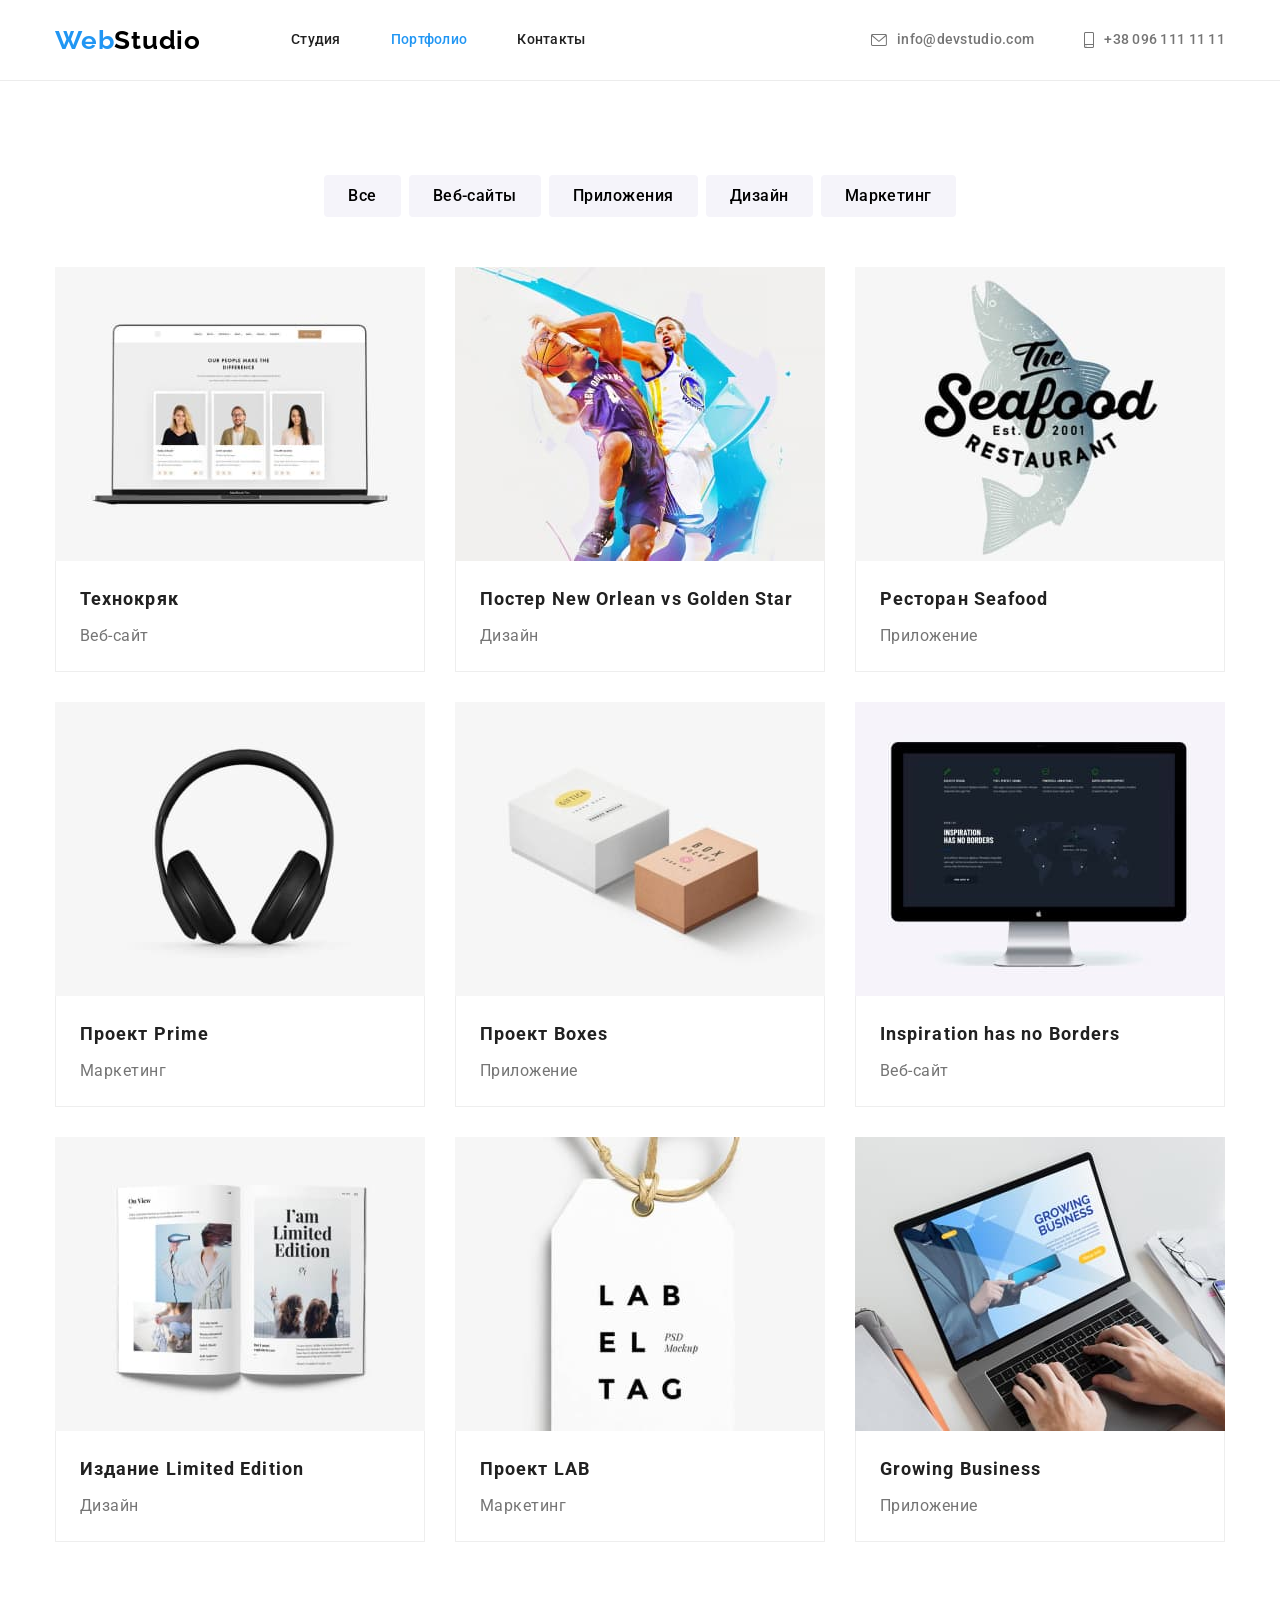
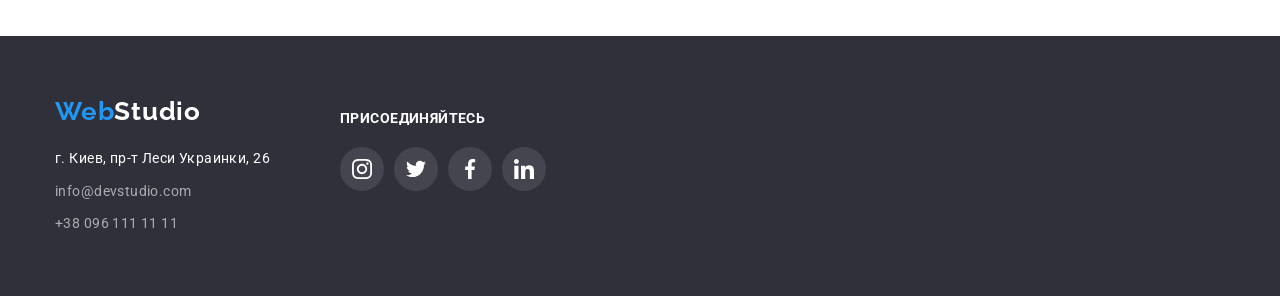
==== portfolio.html @ b2fc105e "create files" ====
<!DOCTYPE html>
<html lang="ru">
<head>
    <meta charset="UTF-8">
    <meta http-equiv="X-UA-Compatible" content="IE=edge">
    <meta name="viewport" content="width=device-width, initial-scale=1.0">
    <link rel="preconnect" href="https://fonts.googleapis.com">
    <link rel="preconnect" href="https://fonts.gstatic.com" crossorigin>
    <link href="https://fonts.googleapis.com/css2?family=Raleway:wght@700&family=Roboto:wght@400;500;700;900&display=swap" rel="stylesheet"> 
    <link rel="stylesheet" href="https://cdnjs.cloudflare.com/ajax/libs/modern-normalize/1.1.0/modern-normalize.min.css" integrity="sha512-wpPYUAdjBVSE4KJnH1VR1HeZfpl1ub8YT/NKx4PuQ5NmX2tKuGu6U/JRp5y+Y8XG2tV+wKQpNHVUX03MfMFn9Q==" crossorigin="anonymous" referrerpolicy="no-referrer" />
    <title>Портфолио</title>
    <link rel="stylesheet" href="./css/styles.css" />
</head>
<body class="page-portf">
    <header class="page-header">
        <div class="container">
            <nav class="main-nav">
                <a class="main-logo" href="./index.html">
                    <span class="logo-accent">Web</span>Studio
                </a>
                <ul class="main-nav list">
                    <li class="item"><a class="main-nav-li link" href="./index.html">Студия</a></li>
                    <li class="item"><a class="main-nav-li link current" href="./portfolio.html">Портфолио</a></li>
                    <li class="item"><a class="main-nav-li link" href="">Контакты</a></li>
                </ul>
                <ul class="contact list">
                    <li class="item">
                        <a class="contact-li link" href="mailto:info@devstudio.com">
                            <svg class="tell-icon" width="16" height="12">
                                <use href="./images/icons.svg#icon-envelope"></use>
                            </svg>
                            info@devstudio.com</a>
                    </li>
                    <li class="item">
                        <a class="contact-li link" href="tel:+380961111111">
                            <svg class="smart-icon" width="10" height="16">
                                <use href="./images/icons.svg#icon-smartphone"></use>
                            </svg>
                            +38 096 111 11 11</a>
                    </li>
                </ul>
            </nav>
        </div>
    </header>
    <main>
        <section>
            <div class="container">
                <h1 class="main-title">Наши роботы</h1>
            <ul class="main-li list">
                <li class="item"><button class="main-btn" type="button">Все</button></li>
                <li class="item"><button class="main-btn" type="button">Веб-сайты</button> </li>
                <li class="item"><button class="main-btn" type="button">Приложения</button> </li>
                <li class="item"><button class="main-btn" type="button">Дизайн</button> </li>
                <li class="item"><button class="main-btn" type="button">Маркетинг</button> </li>
            </ul>
            <ul class="works-li list">
                <li class="item">
                    <a href="/">
                        <img class="main-img" src="./images/project1.jpg" alt="Ноутбук" width="370">
                        <div class="workit">
                            <h3 class="name-project">Технокряк</h3>
                            <p>Веб-сайт</p>
                        </div>                        
                </a>
                </li>
                <li class="item">
                    <a href="">
                        <img class="main-img" src="./images/project2.jpg" alt="Баскетболисты" width="370">
                        <div class="workit">
                            <h3 class="name-project">Постер New Orlean vs Golden Star</h3>
                            <p>Дизайн</p>
                        </div>                        
                    </a>
                </li>
                <li class="item">
                    <a href="">
                        <img class="main-img" src="./images/project3.jpg" alt="Рыба" width="370">
                        <div class="workit">
                            <h3 class="name-project">Ресторан Seafood</h3>
                            <p>Приложение</p>
                        </div>                        
                    </a>
                </li>
                <li class="item">
                    <a href="">
                        <img class="main-img" src="./images/project4.jpg" alt="Наушники" width="370">
                        <div class="workit">
                            <h3 class="name-project">Проект Prime</h3>
                            <p>Маркетинг</p>
                        </div>                        
                    </a>
                </li>
                <li class="item">
                    <a href="">
                        <img class="main-img" src="./images/project5.jpg" alt="Коробки" width="370">
                        <div class="workit">
                            <h3 class="name-project">Проект Boxes</h3>
                            <p>Приложение</p>
                        </div>
                    </a>
                </li>
                <li class="item">
                    <a href="">
                        <img class="main-img" src="./images/project6.jpg" alt="Компьютер" width="370">
                        <div class="workit">
                            <h3 class="name-project">Inspiration has no Borders</h3>
                            <p>Веб-сайт</p>
                        </div>
                    </a>
                </li>
                <li class="item">
                    <a href="">
                        <img class="main-img" src="./images/project7.jpg" alt="Книга" width="370">
                        <div class="workit">
                            <h3 class="name-project">Издание Limited Edition</h3>
                            <p>Дизайн</p>
                        </div>
                    </a>
                </li>
                <li class="item">
                    <a href="">
                        <img class="main-img" src="./images/project8.jpg" alt="Бирка" width="370">
                        <div class="workit">
                            <h3 class="name-project">Проект LAB</h3>
                            <p>Маркетинг</p>
                        </div>
                    </a>
                </li>
                <li class="item">
                    <a href="">
                        <img class="main-img" src="./images/project9.jpg" alt="Ноутбук" width="370">
                        <div class="workit">
                            <h3 class="name-project">Growing Business</h3>
                            <p>Приложение</p>
                        </div>
                    </a>
                </li>
            </ul>
            </div>
        </section>
    </main>
    <footer>
        <div class="container">
            <div class="footer">
                <div class="foot-log">
                    <a class="footer-logo" href="./index.html">
                        <span class="logo-accent">Web</span>Studio
                    </a>
                    <address class="adress-foot">
                        <ul class="adrfoo list">
                            <li class="foter-adress">г. Киев, пр-т Леси Украинки, 26</li>
                            <li><a class="adress-lnk link" href="mailto:info@devstudio.com">info@devstudio.com</a></li>
                            <li><a class="adress-lnk link" href="tel:+380961111111">+38 096 111 11 11</a></li>
                        </ul>
                    </address>
                </div>
                <div class="networ links">
                        <h2>присоединяйтесь</h2>
                        <ul class="network list">
                            <li class="netwo"><a href="#">
                                <svg class="netsvg">
                                <use href="./images/icons.svg#icon-instagram2"></use>
                                </svg>
                                </a>
                                </li>
                                <li class="netwo"><a href="#">
                                <svg class="netsvg">
                                <use href="./images/icons.svg#icon-twitter2"></use>
                                </svg>
                                </a>
                                </li>
                                <li class="netwo"><a href="#">
                                <svg class="netsvg">
                                <use href="./images/icons.svg#icon-facebook2"></use>
                                </svg>
                                </a>
                                </li>
                                <li class="netwo"><a href="#">
                                <svg class="netsvg">
                                <use href="./images/icons.svg#icon-linkedin2"></use>
                                </svg>
                                </a>
                                </li>
                            </ul>
                </div>
            </div>
        </div>
    </footer>
</body>
</html>
---- css/styles.css ----
/* цвет фона Наша команда #F5F4FA */
/* цвет карточек наша комманда #F5F4FA */
/* цвет фона героя и подвала  #2F303A */
html {
    box-sizing: border-box;
}
*,
*::before,
*::after {
    box-sizing: inherit;
}
:root {
    --primery-text-color: #757575;
    --secondary-text-color: #212121;
    --highlight-color: #2196F3;
    --primery-backgrouncol-port: #fff;
    --secondary-beckgrouncol-port: #F5F4FA;
    --color-icon: #AFB1B8
}
body {
    background-color: var(--primery-backgrouncol-port);
    font-family: Roboto, sans-serif;
    font-style: normal;
    color: var(--primery-text-color);
}
h1,
h2,
h3,
h4,
h5,
h6,
p {
	margin-top: 0;
}
h2 {
    color: var(--secondary-text-color);
    font-weight: 700;
    font-size: 36px;
    line-height: 1.16;
    text-align: center;
    letter-spacing: 0.03em; 
}
address {
	font-style: normal;
}
img {
    display: block;
	max-width: 100%;
	height: auto;
}
section {
    padding-top: 94px;
    padding-bottom: 94px;
}
.container {
    width: 1200px;
    padding-left: 15px;
    padding-right: 15px;
    margin: 0 auto;
}
.list {
    list-style: none;
	padding-left: 0;
	margin: 0;
}

.link {
    color: inherit;
    text-decoration: none;
}

/* header */
.page-header {
    border-bottom: 1px solid #ECECEC;
    
}
.main-logo {
    margin-right: 90px;
    font-family: Raleway, sans-serif;
    font-style: normal;
    font-weight: 700;
    font-size: 26px;
    line-height: 1.19;
    letter-spacing: 0.03em;
    color: #000;
    word-spacing: inherit;
    text-decoration: none;
}
.logo-accent {
    color: var(--highlight-color);
}
.main-nav {
    display: flex;
    align-items: center;
}
.main-nav .item:last-child {
    margin-right: 0;
}
.main-nav .item + .item {
    margin-left: 50px;
}
.main-nav .item {
    padding-top: 32px;
    padding-bottom: 32px;
}
.main-nav,
.contact {
    color: var(--secondary-text-color);
    font-weight: 500;
    font-size: 14px;
    line-height: 1.14;
    letter-spacing: 0.02em;
    word-spacing: inherit;
    text-decoration: none;
}
.contact {
    display: flex;
    padding: 0;
    margin-left: auto;
    align-items: center;
    color: var(--primery-text-color);
}
.contact .item {
    display: flex;
    align-items: center;
}
.contact-li {
    display: flex;
    justify-content: center;
    align-items: center;
}
.tell-icon {
    margin-right: 10px;
    fill: currentColor;
}
.smart-icon {
    margin-right: 10px;
    fill: currentColor;
}
.contact .item + .item {
    margin-left: 50px;
}
.current,
.main-nav-li:focus,
.main-nav-li:hover,
.contact-li:focus,
.contact-li:hover {
    color: var(--highlight-color);
    fill: var(--highlight-color);
}
/* hero */
.hero {
    /* max-width: 1600px;
    min-height: 600px; */
    /* margin-left: auto;
    margin-right: auto; */
    padding-top: 200px;
    padding-bottom: 200px;
    background-color: #2F303A;
    text-align: center;
    background-image: linear-gradient(
        to right,
     rgba(47, 48, 58, 0.4),
      rgba(47, 48, 58, 0.4)), 
      url(../images/heroimg.jpg);
    background-repeat: no-repeat;
    background-position: center;
    background-size: cover;
}
.hero-title {
    max-width: 700px;
    margin-top: 0;
    margin-right: auto;
    margin-left: auto;
    margin-bottom: 30px;
    color: #fff;
    font-weight: 900;
    font-size: 44px;
    line-height: 1.36;
    letter-spacing: 0.06em;
    text-transform: uppercase;
}
.button-hero {
    min-width: 200px;
    padding: 10px 32px;
    font-family: Roboto, sans-serif;
    font-style: normal;
    font-weight: 700;
    font-size: 16px;
    line-height: 1.88;
    letter-spacing: 0.06em;
    color: #fff;
    background-color: var(--highlight-color);
    border: 0;
    border-color: transparent;
    box-shadow: 0px 4px 4px rgba(0, 0, 0, 0.15);
    border-radius: 4px;
    cursor: pointer;
}
/* peculiarities */
.pecul {
    padding-bottom: 0;
}
.pecul-li {
    display: flex;
    align-items: center;
}
.pecul-li .item > p {
    margin: 0;
}
.pecul-li .item {
    width: 270px;
}
.pecul-li .item:last-child {
    margin-right: 0;
}
.pecul-li .item + .item {
    margin-left: 30px;
}
.pecul-li .item::before {
    display: block;
    content: '';
    height: 120px;
    background-color: var(--secondary-beckgrouncol-port);
    background-size: contain;
    background-repeat: no-repeat;
    background-position: center;
}
.icon-ant::before {
    background-image: url(../images/svg/Group1.svg);
}
.icon-clock::before {
    background-image: url(../images/svg/Group2.svg);
}
.icon-comp::before {
    background-image: url(../images/svg/Group3.svg);
}
.icon-cosm::before {
    background-image: url(../images/svg/Group4.svg);
}
/* .pecul-icon {
	padding: 25px 100px;
	background-color: var(--secondary-beckgrouncol-port);
} */
/* .pec-ico {
	width: 70px;
	height: 70px;
} */
.title-pecul {
    margin-top: 0;
    margin-bottom: 0;
    visibility: hidden;
    display: none;
}
.pecul h3 {
    margin: 0;
    margin-top: 30px;
    margin-bottom: 10px;
    color: var(--secondary-text-color);
    font-weight: 700;
    font-size: 14px;
    line-height: 1.14;
    letter-spacing: 0.03em;
    text-transform: uppercase;
}
.pecul p {
    font-weight: 400;
    font-size: 14px;
    line-height: 1.71;
    letter-spacing: 0.03em;
}

/* lessons */
.lessons {
    filter: drop-shadow(0px 4px 4px rgba(0, 0, 0, 0.25));
}
.les-title {
    margin-top: 0;
    margin-bottom: 50px;
    text-align: center;
}
.les-li {
    display: flex;
}
.les-li .item:last-child {
    margin-right: 0;
}
.les-li .item + .item {
    margin-left: 30px;
}
/* command */
.command {
    background-color: var(--secondary-beckgrouncol-port);
}
.com-title {
    margin-top: 0;
    margin-bottom: 50px;
    text-align: center;
}
.com-li {
    display: flex;
    flex-wrap: wrap;
    align-items: center;
}
.com-li .item:last-child {
    margin-right: 0;
}
.com-li .item + .item {
    margin-left: 30px;
}
.com-na {
    padding-top: 30px;
    padding-bottom: 30px;
}
.com-li p {
    margin-bottom: 0;
    font-weight: 500;
    font-size: 16px;
    line-height: 1.18;
    text-align: center;
    letter-spacing: 0.03em;
}
.com-li > .item {
    max-width: 270px;
    background-color: #fff;
    box-shadow: 0px 1px 3px rgba(0, 0, 0, 0.12), 0px 1px 1px rgba(0, 0, 0, 0.14), 0px 2px 1px rgba(0, 0, 0, 0.2);
    border-radius: 0px 0px 4px 4px;
}
.command-name {
    margin-bottom: 10px;
    font-weight: 500;
    font-size: 16px;
    line-height: 1.18;
    text-align: center;
    letter-spacing: 0.03em;
    color: #212121;
}
.soc {
	display: flex;
	width: 206px;
	height: 44px;
	margin-left: auto;
	margin-right: auto;
    margin-top: 16px;
}
.soc a {
	display: flex;
    align-items: center;
    justify-content: center;
	width: 44px;
	height: 44px;
	border-radius: 50%;
	fill: var(--color-icon);
}
.soc a:hover,
.soc a:focus {
	border-radius: 50%;
	background-color: var(--highlight-color);
	fill: var(--secondary-beckgrouncol-port);
}
.soc .social + .social {
	margin-left: 10px;
}

/* client */
.client-title {
    margin-top: 0;
    margin-bottom: 50px;
    text-align: center;
    
}
.client-li {
    display: flex;
    justify-content: center;
    align-items: center;
    cursor: pointer;
}

.client-svg {
    border: 1px solid #AFB1B8;
    border-radius: 4px;
    width: 170px;
    height: 92px;
    display: flex;
    justify-content: center;
    align-items: center;
}
.client-li .item:last-child {
    margin-right: 0;
}
.client-li .item + .item {
    margin-left: 30px;
}
.client-li a {
    fill: var(--primery-text-color);
}
.client-svg:hover,
.client-svg:focus {
    border-color: var(--highlight-color);
    fill: var(--highlight-color);
}






/* footer */
footer {
    background-color: #2F303A;
    padding-top: 60px;
    padding-bottom: 60px;
}
.footer {
    display: flex;
    justify-content: flex-start;
}
.foot-log {
    display: inline-block;
    flex-direction: column;
    flex-wrap: wrap;
    margin-right: 0;
    
}
.footer-logo {
    font-family: Raleway, sans-serif;
    font-style: normal;
    font-weight: 700;
    font-size: 26px;
    line-height: 1.19;
    letter-spacing: 0.03em;
    color: #fff;
    word-spacing: inherit;
    text-decoration: none;
    
}

.adrfoo > li:nth-child(n + 2) {
    margin-top: 9px;
}
.adress-foot,
.foter-adress {
    font-weight: 400;
    font-size: 14px;
    font-style: normal;
    line-height: 1.71;
    letter-spacing: 0.03em;
}
.foter-adress {
    color: #fff;
}
.adress-foot {
    margin-top: 20px;
    color: rgba(255, 255, 255, 0.6);
}
.networ {
    margin-top: 15px;
    margin-left: 70px;
}
.network {
	display: flex;
	width: 206px;
	
}
.networ h2 {
	font-style: normal;
	font-weight: 700;
	font-size: 14px;
	line-height: 1.14;
	letter-spacing: 0.03em;
	text-transform: uppercase;
	color: var(--primery-backgrouncol-port);
    text-align: start;
    margin-bottom: 20px;
}

.network a {
	display: flex;
    justify-content: flex-start;
    align-items: center;
	width: 44px;
	height: 44px;
	padding: 12px;
	border-radius: 50%;
	fill: var(--primery-backgrouncol-port);
	background-color: rgba(255, 255, 255, 0.1);
}
.network a:hover,
.network a:focus {
    border-radius: 50%;
	background-color: var(--highlight-color);

}
.links .netwo + .netwo {
	margin-left: 10px;
}
.netsvg {
    width: 20px;
    height: 20px;
}





/* portfolio */
.page-portf{
    font-family: Roboto, sans-serif;
    font-style: normal;
    text-decoration : none;
    color: var(--primery-text-color);
    background-color: var(--primery-backgrouncol-port)
}
.main-title {
    margin-top: 0;
    margin-bottom: 0;
    visibility: hidden;
    display: none;
}
.main-li {
    display: flex;
    justify-content: center;
    align-items: center;
    margin-bottom: 50px;
}
.main-li .item:last-child {
    margin-right: 0;
}
.main-li .item + .item {
    margin-left: 8px;
}
.main-btn {
padding: 6px 22px;
font-family: Roboto, sans-serif;
font-style: normal;
font-weight: 500;
font-size: 16px;
line-height: 1.62;
text-align: center;
letter-spacing: 0.03em;
color: #000;
background-color: var(--secondary-beckgrouncol-port);
border-color: transparent;
border-radius: 4px;
cursor: pointer;

}
.main-btn:focus,
.main-btn:hover {
    color: #fff;
    background-color: var(--highlight-color);
    box-shadow: 0px 3px 1px rgba(0, 0, 0, 0.1), 0px 1px 2px rgba(0, 0, 0, 0.08), 0px 2px 2px rgba(0, 0, 0, 0.12);
    border-radius: 4px;

}
.works-li {
    display: flex;
    flex-wrap: wrap;
    gap: 30px;
    list-style: none;
}
.works-li .item > a {
    color: inherit;
    text-decoration: none;
}
.works-li > li {
    min-width: 370px;
}
.works-li .item:hover {
    box-shadow: 0px 1px 1px rgba(0, 0, 0, 0.12), 0px 4px 4px rgba(0, 0, 0, 0.06), 1px 4px 6px rgba(0, 0, 0, 0.16);
    cursor: pointer;
}
.main-img {
    background-color: var(--primery-backgrouncol-port);
}
.workit {
    padding: 20px 24px;
    border-right: 1px solid #EEEEEE;
    border-bottom: 1px solid #EEEEEE;
    border-left: 1px solid #EEEEEE;
}
.workit > p {
    margin: 0;
    font-weight: 400;
    font-size: 16px;
    line-height: 1.87;
    letter-spacing: 0.03em;
}

.name-project {
    margin-bottom: 4px;
    font-weight: 700;
    font-size: 18px;
    line-height: 2;
    letter-spacing: 0.06em;
    color: #212121;
}
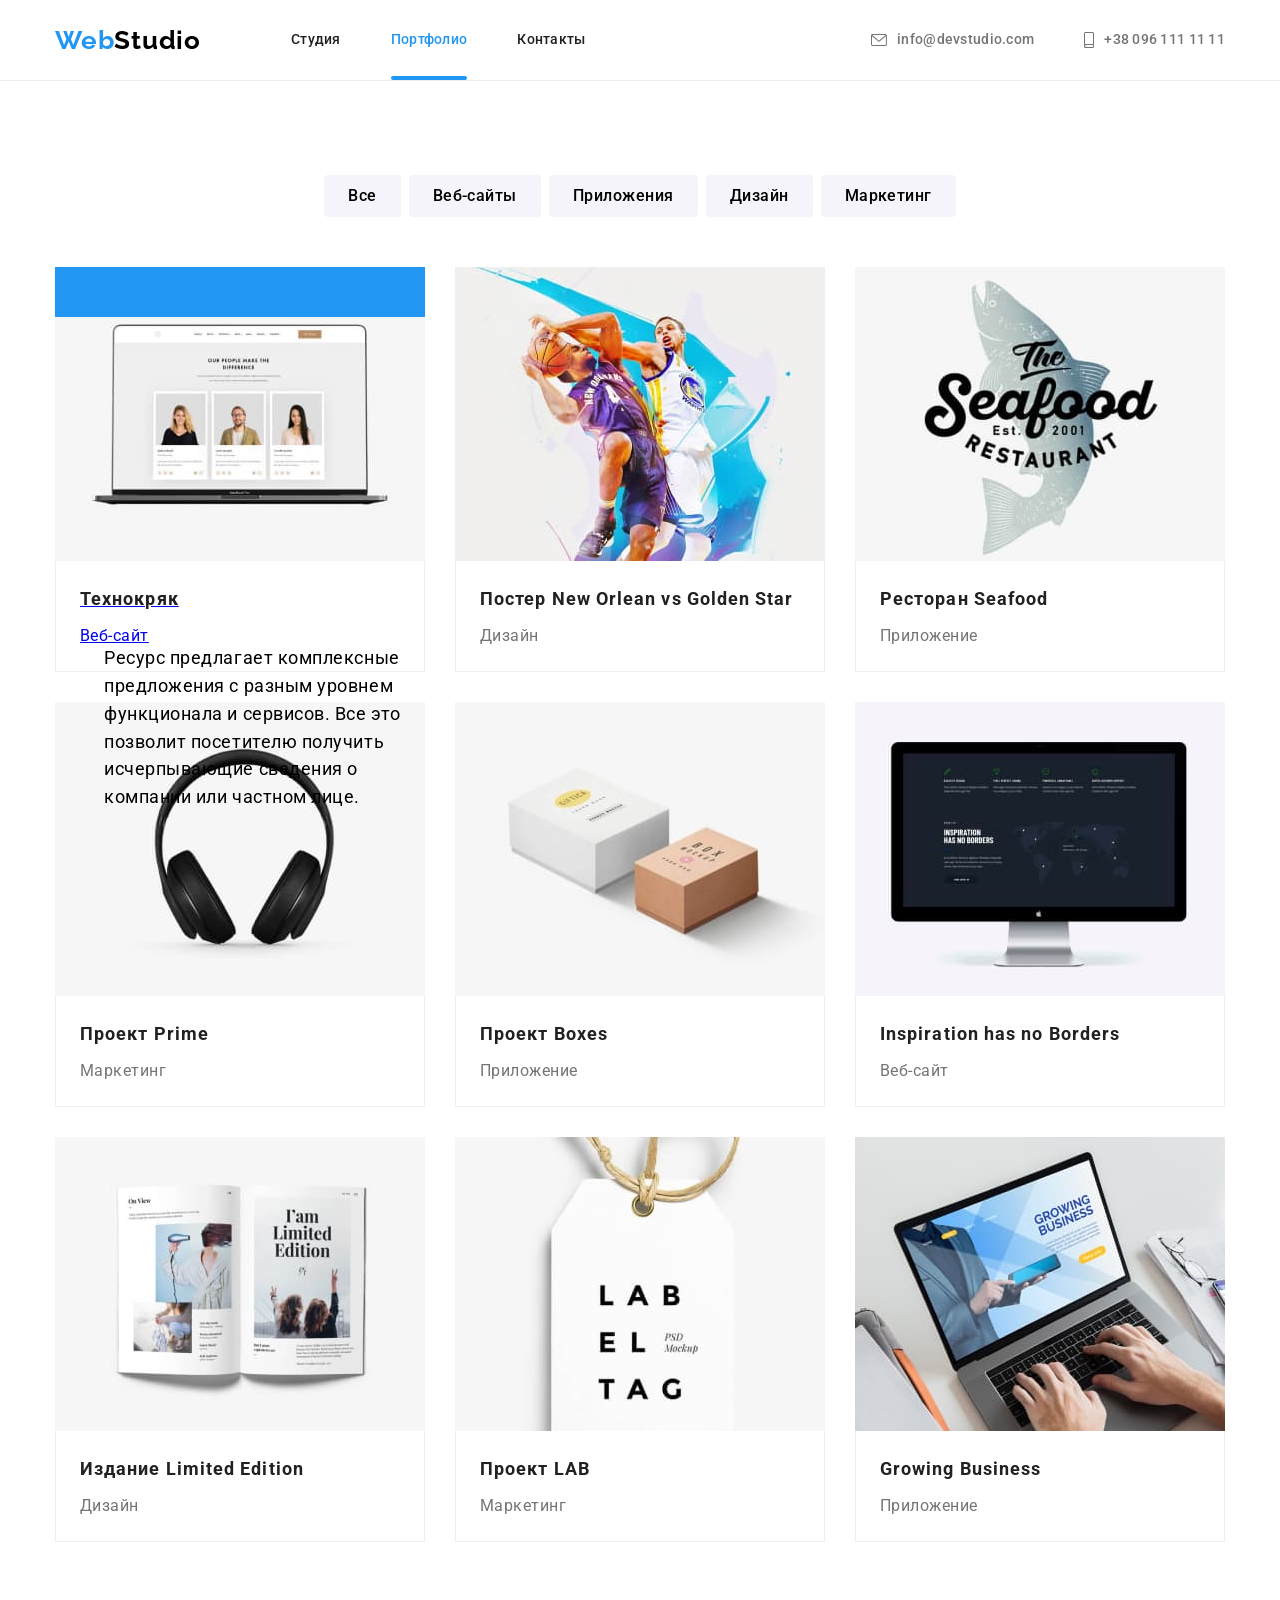
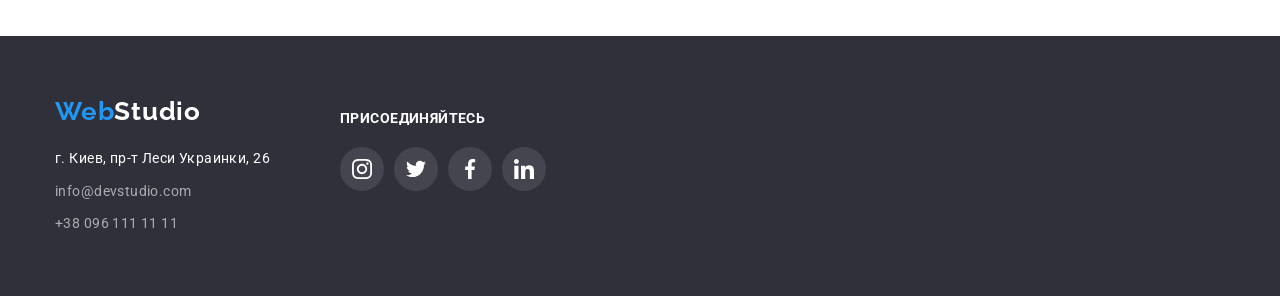
==== commit f6cd8397: "edit 03.07" ====
--- a/portfolio.html
+++ b/portfolio.html
@@ -9,6 +9,7 @@
     <link href="https://fonts.googleapis.com/css2?family=Raleway:wght@700&family=Roboto:wght@400;500;700;900&display=swap" rel="stylesheet"> 
     <link rel="stylesheet" href="https://cdnjs.cloudflare.com/ajax/libs/modern-normalize/1.1.0/modern-normalize.min.css" integrity="sha512-wpPYUAdjBVSE4KJnH1VR1HeZfpl1ub8YT/NKx4PuQ5NmX2tKuGu6U/JRp5y+Y8XG2tV+wKQpNHVUX03MfMFn9Q==" crossorigin="anonymous" referrerpolicy="no-referrer" />
     <title>Портфолио</title>
+    <link rel="stylesheet" href="./css/modern-normalize.css">
     <link rel="stylesheet" href="./css/styles.css" />
 </head>
 <body class="page-portf">
@@ -55,13 +56,22 @@
             </ul>
             <ul class="works-li list">
                 <li class="item">
-                    <a href="/">
-                        <img class="main-img" src="./images/project1.jpg" alt="Ноутбук" width="370">
-                        <div class="workit">
-                            <h3 class="name-project">Технокряк</h3>
-                            <p>Веб-сайт</p>
-                        </div>                        
-                </a>
+                    <div class="work-thumb">
+                        <a href="/">
+                            <img class="main-img" src="./images/project1.jpg" alt="Ноутбук" width="370">
+                            <div class="workit">
+                                <div class="work-action">
+                                    <p>Ресурс предлагает комплексные предложения 
+                                        с разным уровнем функционала и сервисов. 
+                                        Все это позволит посетителю получить исчерпывающие 
+                                        сведения о компании или частном лице.</p>
+                                </div>
+                                <h3 class="name-project">Технокряк</h3>
+                                <p>Веб-сайт</p>
+                            </div>                        
+                        </a>
+                    </div>
+                        
                 </li>
                 <li class="item">
                     <a href="">
--- a/css/styles.css
+++ b/css/styles.css
@@ -100,19 +100,40 @@
     margin-left: 50px;
 }
 .main-nav .item {
+    position: relative;
     padding-top: 32px;
     padding-bottom: 32px;
 }
 .main-nav,
 .contact {
-    color: var(--secondary-text-color);
     font-weight: 500;
     font-size: 14px;
     line-height: 1.14;
     letter-spacing: 0.02em;
+    color: var(--secondary-text-color);
     word-spacing: inherit;
     text-decoration: none;
 }
+.main-nav-li {
+    transition-property: color, fill;
+    transition-duration: 250ms;
+    transition-timing-function: cubic-bezier(0.4, 0, 0.2, 1);
+}
+.main-nav-li::after {
+    display: inline-block;
+    position: absolute;
+    left: 0;
+    bottom: 0;
+    content:'';
+    width: 100%;
+    height: 4px;
+    background: var(--highlight-color);
+    border-radius: 2px;
+    display: none;
+}
+.current::after {
+    display: block;
+}
 .contact {
     display: flex;
     padding: 0;
@@ -128,6 +149,9 @@
     display: flex;
     justify-content: center;
     align-items: center;
+    transition-property: color, fill;
+    transition-duration: 250ms;
+    transition-timing-function: cubic-bezier(0.4, 0, 0.2, 1);
 }
 .tell-icon {
     margin-right: 10px;
@@ -173,7 +197,7 @@
     margin-right: auto;
     margin-left: auto;
     margin-bottom: 30px;
-    color: #fff;
+    color: var(--primery-backgrouncol-port);
     font-weight: 900;
     font-size: 44px;
     line-height: 1.36;
@@ -189,13 +213,38 @@
     font-size: 16px;
     line-height: 1.88;
     letter-spacing: 0.06em;
-    color: #fff;
+    color: var(--primery-backgrouncol-port);
     background-color: var(--highlight-color);
     border: 0;
     border-color: transparent;
     box-shadow: 0px 4px 4px rgba(0, 0, 0, 0.15);
     border-radius: 4px;
     cursor: pointer;
+}
+.backdrop {
+    position: fixed;
+    top: 0;
+    left: 0;
+    width: 100%;
+    height: 100%;
+    background-color: rgba(0, 0, 0, 0.2);
+}
+.backdrop.is-hidden {
+    opacity: 0;
+    pointer-events: none;
+}
+.modal {
+    position: absolute;
+    top: 50%;
+    left: 50%;
+    min-width: 528px;
+    min-height: 581px;
+    background: var(--primery-backgrouncol-port);
+    box-shadow: 0px 1px 3px rgba(0, 0, 0, 0.12), 0px 1px 1px rgba(0, 0, 0, 0.14), 0px 2px 1px rgba(0, 0, 0, 0.2);
+    border-radius: 4px;
+
+    
+    transform: translate(-50%, -50%);
 }
 /* peculiarities */
 .pecul {
@@ -238,14 +287,6 @@
 .icon-cosm::before {
     background-image: url(../images/svg/Group4.svg);
 }
-/* .pecul-icon {
-	padding: 25px 100px;
-	background-color: var(--secondary-beckgrouncol-port);
-} */
-/* .pec-ico {
-	width: 70px;
-	height: 70px;
-} */
 .title-pecul {
     margin-top: 0;
     margin-bottom: 0;
@@ -279,6 +320,9 @@
     margin-bottom: 50px;
     text-align: center;
 }
+.les-li .item {
+    position: relative;
+}
 .les-li {
     display: flex;
 }
@@ -287,6 +331,26 @@
 }
 .les-li .item + .item {
     margin-left: 30px;
+}
+.les-action > h3 {
+    display: flex;
+    font-family: 'Roboto';
+    font-style: normal;
+    font-weight: 700;
+    font-size: 14px;
+    line-height: 1.14;
+    margin: auto;
+    letter-spacing: 0.03em;
+    text-transform: uppercase;
+    color: var(--primery-backgrouncol-port);
+}
+.les-action {
+    display: flex;
+    position: absolute;
+    bottom: 0;
+    width: 100%;
+    height: 70px;
+    background: rgba(47, 48, 58, 0.8);
 }
 /* command */
 .command {
@@ -351,6 +415,9 @@
 	height: 44px;
 	border-radius: 50%;
 	fill: var(--color-icon);
+    transition-property: color, fill;
+    transition-duration: 250ms;
+    transition-timing-function: cubic-bezier(0.4, 0, 0.2, 1);
 }
 .soc a:hover,
 .soc a:focus {
@@ -377,13 +444,16 @@
 }
 
 .client-svg {
+    display: flex;
+    justify-content: center;
+    align-items: center;
     border: 1px solid #AFB1B8;
     border-radius: 4px;
     width: 170px;
     height: 92px;
-    display: flex;
-    justify-content: center;
-    align-items: center;
+    transition-property: border-color, fill;
+    transition-duration: 250ms;
+    transition-timing-function: cubic-bezier(0.4, 0, 0.2, 1);
 }
 .client-li .item:last-child {
     margin-right: 0;
@@ -392,7 +462,7 @@
     margin-left: 30px;
 }
 .client-li a {
-    fill: var(--primery-text-color);
+    fill: #AFB1B8;
 }
 .client-svg:hover,
 .client-svg:focus {
@@ -484,6 +554,9 @@
 	border-radius: 50%;
 	fill: var(--primery-backgrouncol-port);
 	background-color: rgba(255, 255, 255, 0.1);
+    transition-property: background-color;
+    transition-duration: 250ms;
+    transition-timing-function: cubic-bezier(0.4, 0, 0.2, 1);
 }
 .network a:hover,
 .network a:focus {
@@ -530,20 +603,22 @@
     margin-left: 8px;
 }
 .main-btn {
-padding: 6px 22px;
-font-family: Roboto, sans-serif;
-font-style: normal;
-font-weight: 500;
-font-size: 16px;
-line-height: 1.62;
-text-align: center;
-letter-spacing: 0.03em;
-color: #000;
-background-color: var(--secondary-beckgrouncol-port);
-border-color: transparent;
-border-radius: 4px;
-cursor: pointer;
-
+    padding: 6px 22px;
+    font-family: Roboto, sans-serif;
+    font-style: normal;
+    font-weight: 500;
+    font-size: 16px;
+    line-height: 1.62;
+    text-align: center;
+    letter-spacing: 0.03em;
+    color: #000;
+    background-color: var(--secondary-beckgrouncol-port);
+    border-color: transparent;
+    border-radius: 4px;
+    cursor: pointer;
+    transition-property: color, background-color, box-shadow, border-radius;
+    transition-duration: 250ms;
+    transition-timing-function: cubic-bezier(0.4, 0, 0.2, 1);
 }
 .main-btn:focus,
 .main-btn:hover {
@@ -551,7 +626,6 @@
     background-color: var(--highlight-color);
     box-shadow: 0px 3px 1px rgba(0, 0, 0, 0.1), 0px 1px 2px rgba(0, 0, 0, 0.08), 0px 2px 2px rgba(0, 0, 0, 0.12);
     border-radius: 4px;
-
 }
 .works-li {
     display: flex;
@@ -559,19 +633,65 @@
     gap: 30px;
     list-style: none;
 }
+.works-li .item {
+    transition-property: box-shadow;
+    transition-duration: 250ms;
+    transition-timing-function: cubic-bezier(0.4, 0, 0.2, 1);
+}
 .works-li .item > a {
     color: inherit;
     text-decoration: none;
 }
 .works-li > li {
+    
     min-width: 370px;
 }
+/* .works-li .item {
+    position: relative;
+} */
 .works-li .item:hover {
     box-shadow: 0px 1px 1px rgba(0, 0, 0, 0.12), 0px 4px 4px rgba(0, 0, 0, 0.06), 1px 4px 6px rgba(0, 0, 0, 0.16);
     cursor: pointer;
 }
+.work-thumb {
+    position: relative;
+}
+.work-thumb::before {
+    display: inline-block;
+    position: absolute;
+    content: '';
+    top: 0;
+    width: 100%;
+    height: 50px;
+    background-color: var(--highlight-color);
+}
 .main-img {
+    /* position: relative; */
     background-color: var(--primery-backgrouncol-port);
+}
+.work-action > p {
+    display: flex;
+    position: absolute;
+    font-family: 'Roboto';
+    font-style: normal;
+    font-weight: 400;
+    font-size: 18px;
+    line-height: 1.55;
+    letter-spacing: 0.03em;
+    padding: 63px 24px;
+    /* margin: 63px 24px; */
+    /* color: var(--primery-backgrouncol-port); */
+    color: #000;
+}
+.work-action {
+    display: flex;
+    /* position: absolute; */
+    /* top: 0; */
+    right: 0;
+    /* bottom: 0; */
+    width: 100%;
+    height: 100%;
+    /* background-color: var(--highlight-color); */
 }
 .workit {
     padding: 20px 24px;
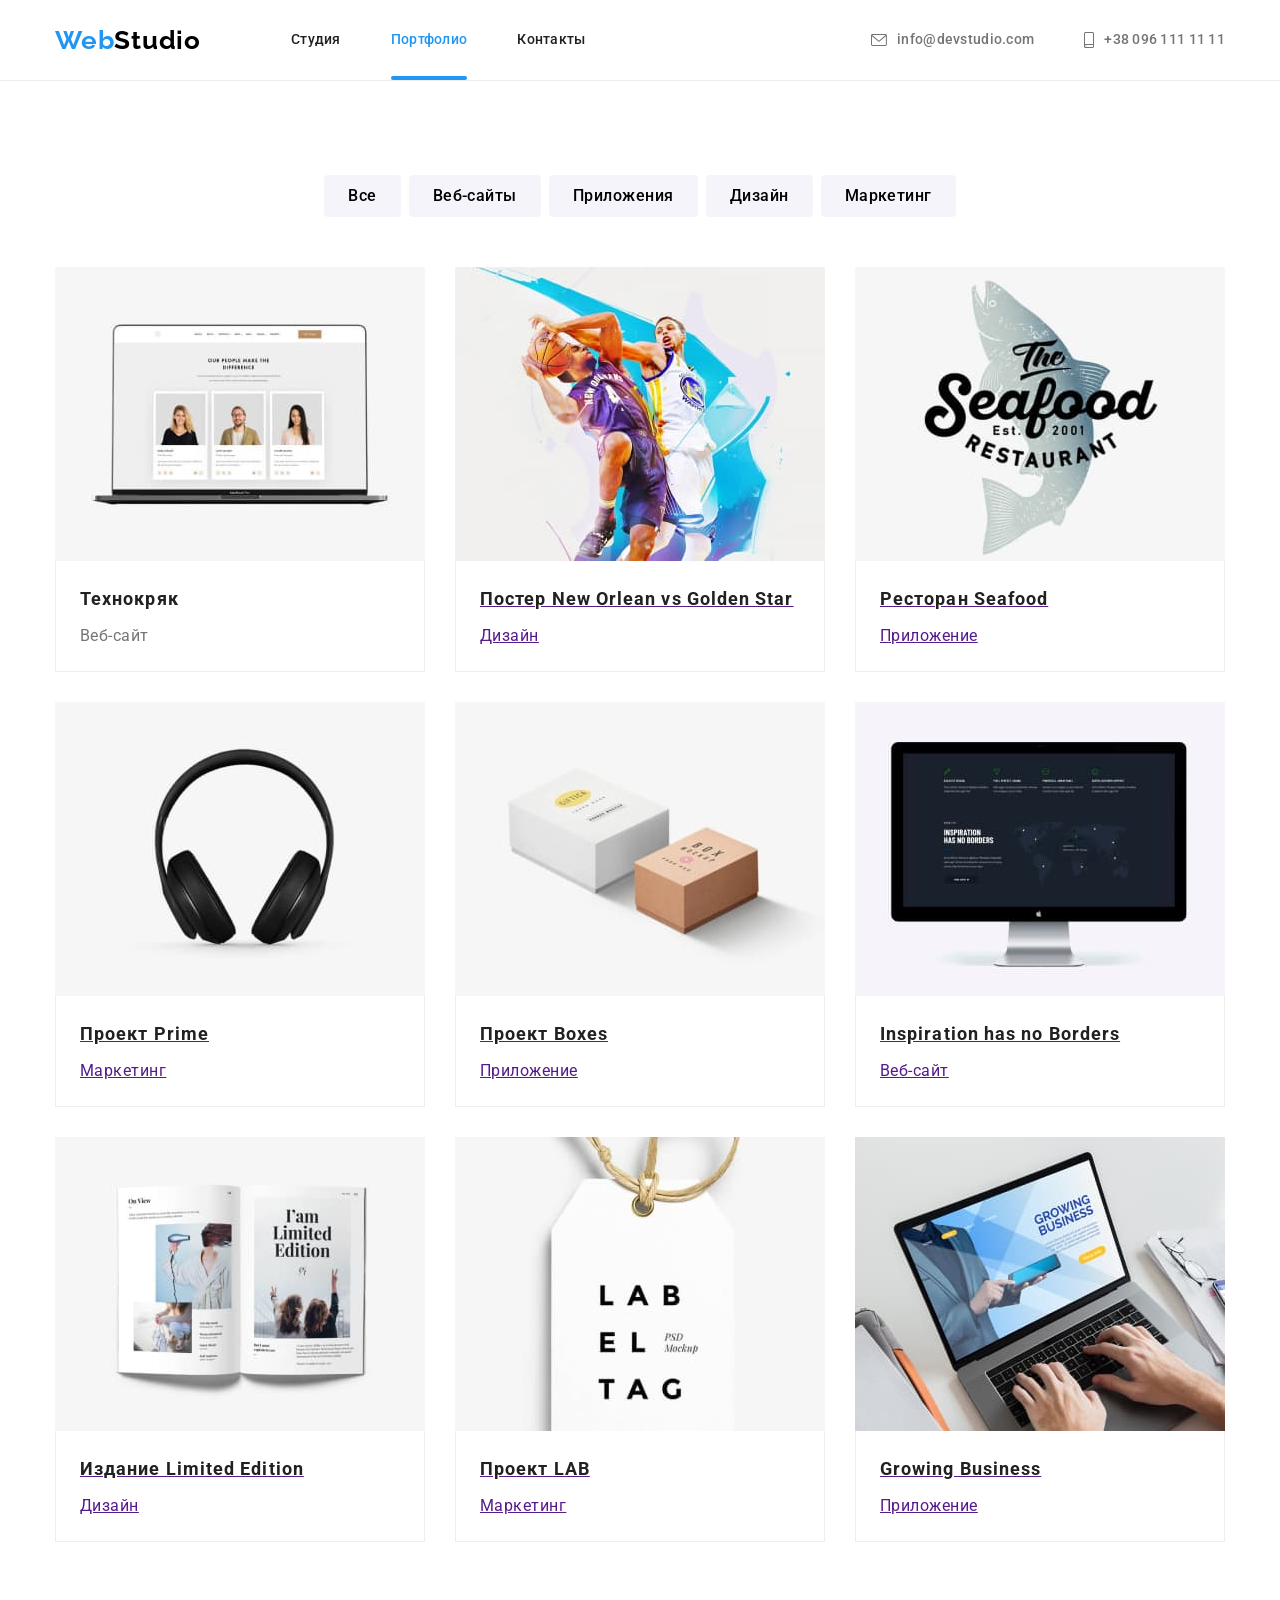
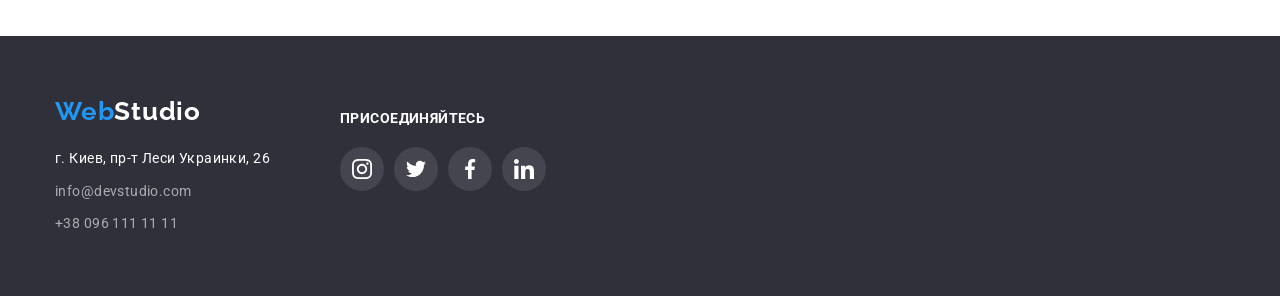
==== commit 3a6eeedd: "edit 1 04.07" ====
--- a/portfolio.html
+++ b/portfolio.html
@@ -54,24 +54,31 @@
                 <li class="item"><button class="main-btn" type="button">Дизайн</button> </li>
                 <li class="item"><button class="main-btn" type="button">Маркетинг</button> </li>
             </ul>
-            <ul class="works-li list">
-                <li class="item">
-                    <div class="work-thumb">
-                        <a href="/">
-                            <img class="main-img" src="./images/project1.jpg" alt="Ноутбук" width="370">
-                            <div class="workit">
-                                <div class="work-action">
+            <ul class="works-card list">
+                <li class="works-item">
+                    <a class="works-link" href="/">
+                        <div class="works-thumb">
+                            <img class="" src="./images/project1.jpg" alt="Ноутбук" width="370">
+                                <div class="works-thumb-overlay">
                                     <p>Ресурс предлагает комплексные предложения 
                                         с разным уровнем функционала и сервисов. 
                                         Все это позволит посетителю получить исчерпывающие 
                                         сведения о компании или частном лице.</p>
                                 </div>
-                                <h3 class="name-project">Технокряк</h3>
-                                <p>Веб-сайт</p>
-                            </div>                        
-                        </a>
-                    </div>
-                        
+                                <div class="workit">
+                                    <h3 class="name-project">Технокряк</h3>
+                                    <p>Веб-сайт</p>
+                                </div>
+                              
+                        </div>
+                    </a>
+                 
+                
+                    
+
+
+
+
                 </li>
                 <li class="item">
                     <a href="">
--- a/css/styles.css
+++ b/css/styles.css
@@ -627,36 +627,42 @@
     box-shadow: 0px 3px 1px rgba(0, 0, 0, 0.1), 0px 1px 2px rgba(0, 0, 0, 0.08), 0px 2px 2px rgba(0, 0, 0, 0.12);
     border-radius: 4px;
 }
-.works-li {
+.works-card {
     display: flex;
     flex-wrap: wrap;
     gap: 30px;
     list-style: none;
-}
-.works-li .item {
+    text-decoration: none;
+    padding: 0;
+}
+.works-item {
     transition-property: box-shadow;
     transition-duration: 250ms;
     transition-timing-function: cubic-bezier(0.4, 0, 0.2, 1);
 }
-.works-li .item > a {
+.works-link {
+    display: block;
     color: inherit;
     text-decoration: none;
-}
-.works-li > li {
-    
+    transition: box-shadow 250ms cubic-bezier(0.4, 0, 0.2, 1);
+}
+/* .works-li > li {
     min-width: 370px;
-}
-/* .works-li .item {
-    position: relative;
 } */
-.works-li .item:hover {
+
+.works-item:hover {
     box-shadow: 0px 1px 1px rgba(0, 0, 0, 0.12), 0px 4px 4px rgba(0, 0, 0, 0.06), 1px 4px 6px rgba(0, 0, 0, 0.16);
     cursor: pointer;
 }
-.work-thumb {
+.works-link:hover .works-thumb-overlay,
+.works-link:focus .works-thumb-overlay {
+  transform: translatey(0);
+}
+.works-thumb {
     position: relative;
-}
-.work-thumb::before {
+    overflow: hidden;
+}
+/* .work-thumb::before {
     display: inline-block;
     position: absolute;
     content: '';
@@ -664,34 +670,39 @@
     width: 100%;
     height: 50px;
     background-color: var(--highlight-color);
-}
+} */
 .main-img {
+    /* display: block; */
+    /* max-width: 100%; */
+    /* height: auto; */
     /* position: relative; */
-    background-color: var(--primery-backgrouncol-port);
-}
-.work-action > p {
+    /* background-color: var(--primery-backgrouncol-port); */
+}
+.works-thumb-overlay {
     display: flex;
     position: absolute;
-    font-family: 'Roboto';
-    font-style: normal;
-    font-weight: 400;
+    align-items: center;
+    bottom: 0;
+    left: 0;
+    width: 100%;
+    height: 100%;
+    color: var(--primery-backgrouncol-port);
+    background: rgba(33, 150, 243, 0.9);
+
+    transform: translatey(100%);
+    transition: transform 250ms cubic-bezier(0.4, 0, 0.2, 1);
+}
+.works-thumb-overlay > p {
+    /* font-family: 'Roboto';
+    font-style: normal;
+    font-weight: 400; */
     font-size: 18px;
     line-height: 1.55;
-    letter-spacing: 0.03em;
+    /* letter-spacing: 0.03em; */
     padding: 63px 24px;
     /* margin: 63px 24px; */
     /* color: var(--primery-backgrouncol-port); */
-    color: #000;
-}
-.work-action {
-    display: flex;
-    /* position: absolute; */
-    /* top: 0; */
-    right: 0;
-    /* bottom: 0; */
-    width: 100%;
-    height: 100%;
-    /* background-color: var(--highlight-color); */
+    /* color: #000; */
 }
 .workit {
     padding: 20px 24px;
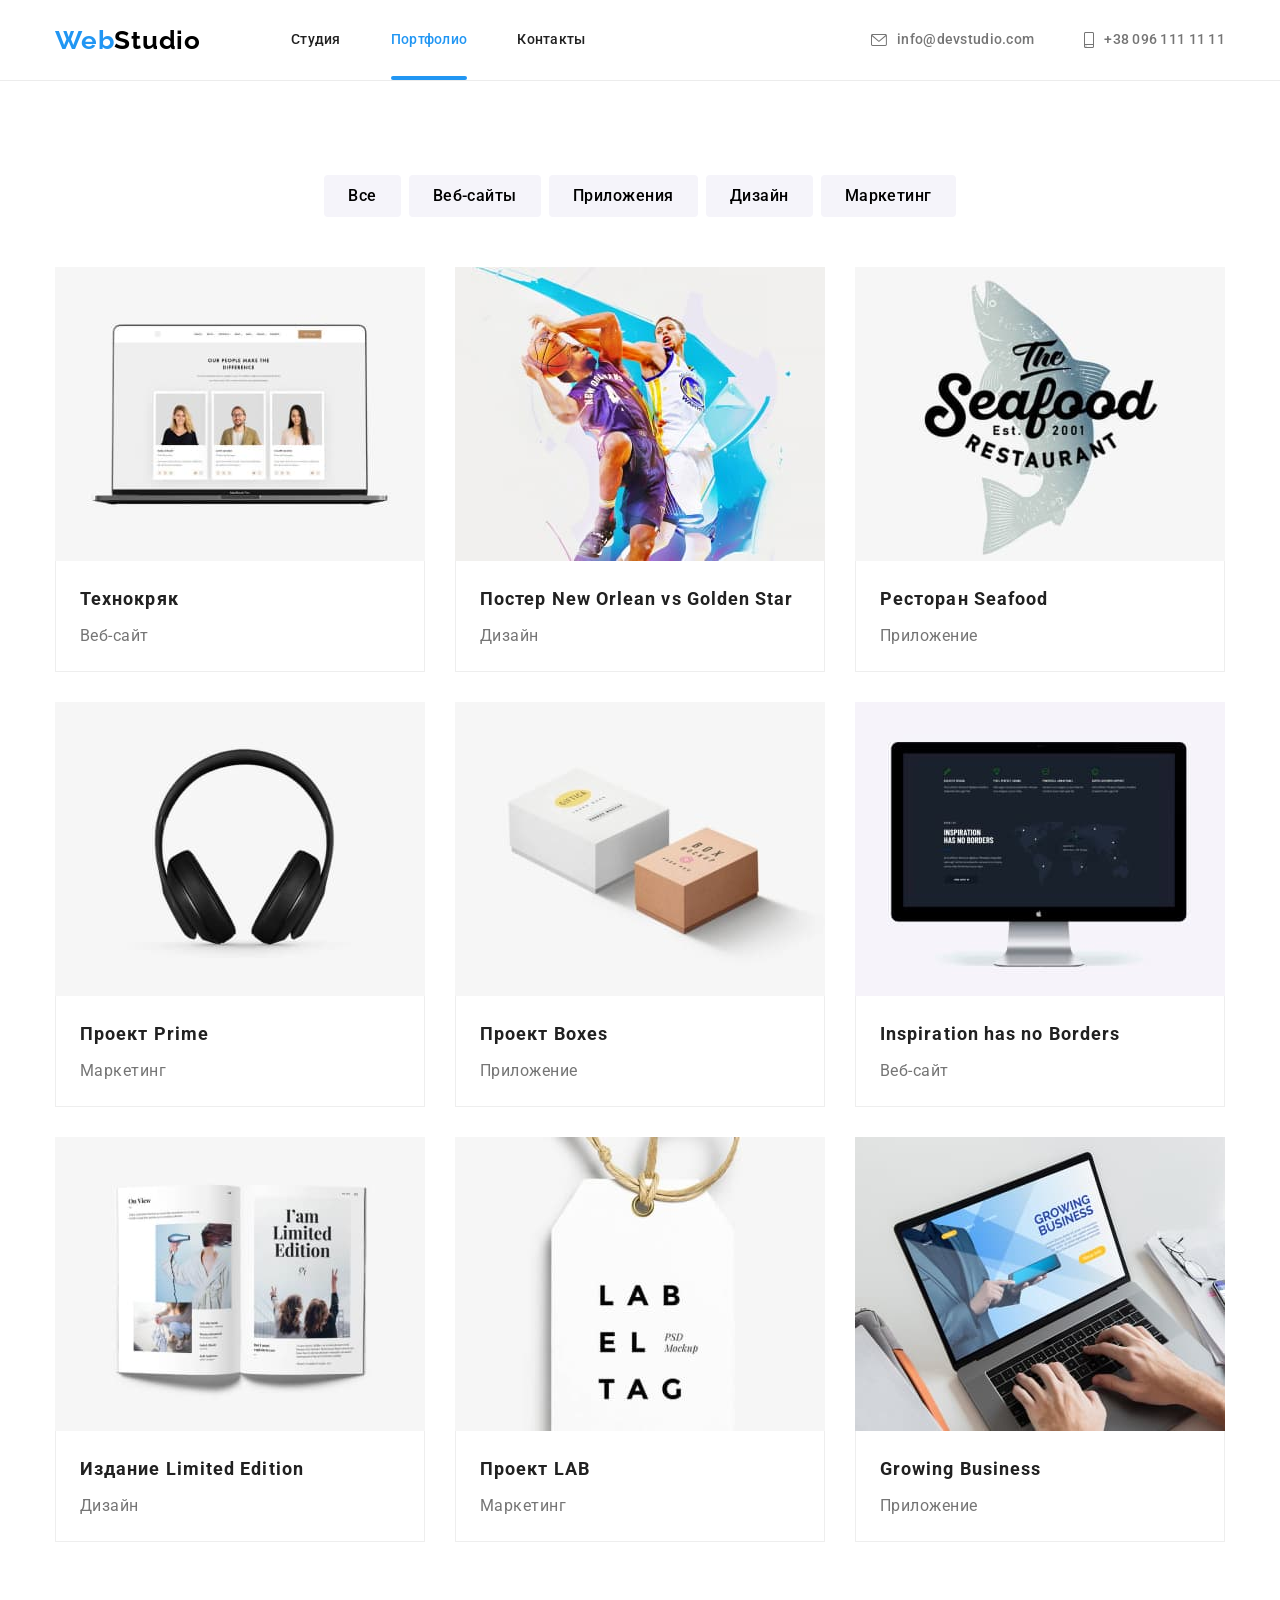
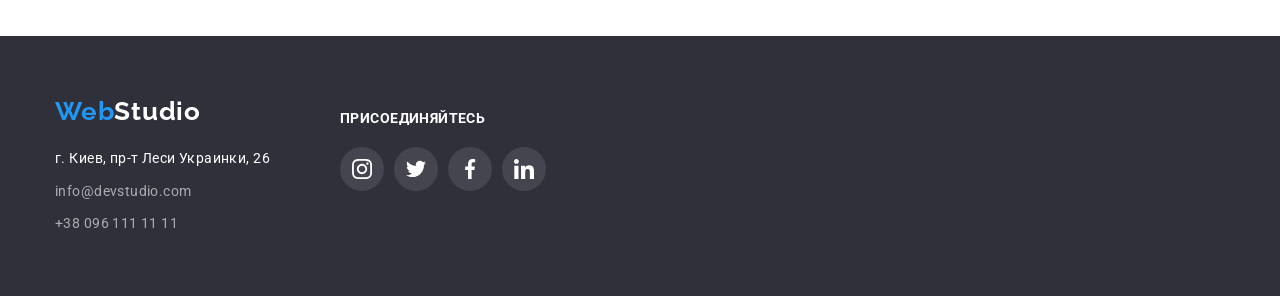
==== commit ea9df54b: "edit good)" ====
--- a/portfolio.html
+++ b/portfolio.html
@@ -58,94 +58,150 @@
                 <li class="works-item">
                     <a class="works-link" href="/">
                         <div class="works-thumb">
-                            <img class="" src="./images/project1.jpg" alt="Ноутбук" width="370">
-                                <div class="works-thumb-overlay">
-                                    <p>Ресурс предлагает комплексные предложения 
-                                        с разным уровнем функционала и сервисов. 
-                                        Все это позволит посетителю получить исчерпывающие 
-                                        сведения о компании или частном лице.</p>
-                                </div>
-                                <div class="workit">
-                                    <h3 class="name-project">Технокряк</h3>
-                                    <p>Веб-сайт</p>
-                                </div>
-                              
-                        </div>
-                    </a>
-                 
-                
-                    
-
-
-
-
-                </li>
-                <li class="item">
-                    <a href="">
-                        <img class="main-img" src="./images/project2.jpg" alt="Баскетболисты" width="370">
+                            <img src="./images/project1.jpg" alt="Ноутбук" width="370">
+                                <div class="works-thumb-overlay">
+                                    <p>Ресурс предлагает комплексные предложения 
+                                        с разным уровнем функционала и сервисов. 
+                                        Все это позволит посетителю получить исчерпывающие 
+                                        сведения о компании или частном лице.</p>
+                                </div>
+                        </div>
+                        <div class="workit">
+                            <h3 class="name-project">Технокряк</h3>
+                            <p>Веб-сайт</p>
+                        </div>
+                    </a>
+                </li>
+                <li class="works-item">
+                    <a class="works-link" href="/">
+                        <div class="works-thumb">
+                            <img src="./images/project2.jpg" alt="Баскетболисты" width="370">
+                                <div class="works-thumb-overlay">
+                                    <p>Ресурс предлагает комплексные предложения 
+                                        с разным уровнем функционала и сервисов. 
+                                        Все это позволит посетителю получить исчерпывающие 
+                                        сведения о компании или частном лице.</p>
+                                </div>
+                        </div>
                         <div class="workit">
                             <h3 class="name-project">Постер New Orlean vs Golden Star</h3>
                             <p>Дизайн</p>
-                        </div>                        
-                    </a>
-                </li>
-                <li class="item">
-                    <a href="">
-                        <img class="main-img" src="./images/project3.jpg" alt="Рыба" width="370">
+                        </div>
+                    </a>
+                </li>
+                <li class="works-item">
+                    <a class="works-link" href="/">
+                        <div class="works-thumb">
+                            <img src="./images/project3.jpg" alt="Ноутбук" width="370">
+                                <div class="works-thumb-overlay">
+                                    <p>Ресурс предлагает комплексные предложения 
+                                        с разным уровнем функционала и сервисов. 
+                                        Все это позволит посетителю получить исчерпывающие 
+                                        сведения о компании или частном лице.</p>
+                                </div>
+                        </div>
                         <div class="workit">
                             <h3 class="name-project">Ресторан Seafood</h3>
                             <p>Приложение</p>
-                        </div>                        
-                    </a>
-                </li>
-                <li class="item">
-                    <a href="">
-                        <img class="main-img" src="./images/project4.jpg" alt="Наушники" width="370">
+                        </div>
+                    </a>
+                </li>
+                <li class="works-item">
+                    <a class="works-link" href="/">
+                        <div class="works-thumb">
+                            <img src="./images/project4.jpg" alt="Ноутбук" width="370">
+                                <div class="works-thumb-overlay">
+                                    <p>Ресурс предлагает комплексные предложения 
+                                        с разным уровнем функционала и сервисов. 
+                                        Все это позволит посетителю получить исчерпывающие 
+                                        сведения о компании или частном лице.</p>
+                                </div>
+                        </div>
                         <div class="workit">
                             <h3 class="name-project">Проект Prime</h3>
                             <p>Маркетинг</p>
-                        </div>                        
-                    </a>
-                </li>
-                <li class="item">
-                    <a href="">
-                        <img class="main-img" src="./images/project5.jpg" alt="Коробки" width="370">
+                        </div>
+                    </a>
+                </li>
+                <li class="works-item">
+                    <a class="works-link" href="/">
+                        <div class="works-thumb">
+                            <img src="./images/project5.jpg" alt="Ноутбук" width="370">
+                                <div class="works-thumb-overlay">
+                                    <p>Ресурс предлагает комплексные предложения 
+                                        с разным уровнем функционала и сервисов. 
+                                        Все это позволит посетителю получить исчерпывающие 
+                                        сведения о компании или частном лице.</p>
+                                </div>
+                        </div>
                         <div class="workit">
                             <h3 class="name-project">Проект Boxes</h3>
                             <p>Приложение</p>
                         </div>
                     </a>
                 </li>
-                <li class="item">
-                    <a href="">
-                        <img class="main-img" src="./images/project6.jpg" alt="Компьютер" width="370">
+                <li class="works-item">
+                    <a class="works-link" href="/">
+                        <div class="works-thumb">
+                            <img src="./images/project6.jpg" alt="Ноутбук" width="370">
+                                <div class="works-thumb-overlay">
+                                    <p>Ресурс предлагает комплексные предложения 
+                                        с разным уровнем функционала и сервисов. 
+                                        Все это позволит посетителю получить исчерпывающие 
+                                        сведения о компании или частном лице.</p>
+                                </div>
+                        </div>
                         <div class="workit">
                             <h3 class="name-project">Inspiration has no Borders</h3>
                             <p>Веб-сайт</p>
                         </div>
                     </a>
                 </li>
-                <li class="item">
-                    <a href="">
-                        <img class="main-img" src="./images/project7.jpg" alt="Книга" width="370">
+                <li class="works-item">
+                    <a class="works-link" href="/">
+                        <div class="works-thumb">
+                            <img src="./images/project7.jpg" alt="Ноутбук" width="370">
+                                <div class="works-thumb-overlay">
+                                    <p>Ресурс предлагает комплексные предложения 
+                                        с разным уровнем функционала и сервисов. 
+                                        Все это позволит посетителю получить исчерпывающие 
+                                        сведения о компании или частном лице.</p>
+                                </div>
+                        </div>
                         <div class="workit">
                             <h3 class="name-project">Издание Limited Edition</h3>
                             <p>Дизайн</p>
                         </div>
                     </a>
                 </li>
-                <li class="item">
-                    <a href="">
-                        <img class="main-img" src="./images/project8.jpg" alt="Бирка" width="370">
+                <li class="works-item">
+                    <a class="works-link" href="/">
+                        <div class="works-thumb">
+                            <img src="./images/project8.jpg" alt="Ноутбук" width="370">
+                                <div class="works-thumb-overlay">
+                                    <p>Ресурс предлагает комплексные предложения 
+                                        с разным уровнем функционала и сервисов. 
+                                        Все это позволит посетителю получить исчерпывающие 
+                                        сведения о компании или частном лице.</p>
+                                </div>
+                        </div>
                         <div class="workit">
                             <h3 class="name-project">Проект LAB</h3>
                             <p>Маркетинг</p>
                         </div>
                     </a>
                 </li>
-                <li class="item">
-                    <a href="">
-                        <img class="main-img" src="./images/project9.jpg" alt="Ноутбук" width="370">
+                <li class="works-item">
+                    <a class="works-link" href="/">
+                        <div class="works-thumb">
+                            <img src="./images/project9.jpg" alt="Ноутбук" width="370">
+                                <div class="works-thumb-overlay">
+                                    <p>Ресурс предлагает комплексные предложения 
+                                        с разным уровнем функционала и сервисов. 
+                                        Все это позволит посетителю получить исчерпывающие 
+                                        сведения о компании или частном лице.</p>
+                                </div>
+                        </div>
                         <div class="workit">
                             <h3 class="name-project">Growing Business</h3>
                             <p>Приложение</p>
--- a/css/styles.css
+++ b/css/styles.css
@@ -646,9 +646,6 @@
     text-decoration: none;
     transition: box-shadow 250ms cubic-bezier(0.4, 0, 0.2, 1);
 }
-/* .works-li > li {
-    min-width: 370px;
-} */
 
 .works-item:hover {
     box-shadow: 0px 1px 1px rgba(0, 0, 0, 0.12), 0px 4px 4px rgba(0, 0, 0, 0.06), 1px 4px 6px rgba(0, 0, 0, 0.16);
@@ -661,22 +658,6 @@
 .works-thumb {
     position: relative;
     overflow: hidden;
-}
-/* .work-thumb::before {
-    display: inline-block;
-    position: absolute;
-    content: '';
-    top: 0;
-    width: 100%;
-    height: 50px;
-    background-color: var(--highlight-color);
-} */
-.main-img {
-    /* display: block; */
-    /* max-width: 100%; */
-    /* height: auto; */
-    /* position: relative; */
-    /* background-color: var(--primery-backgrouncol-port); */
 }
 .works-thumb-overlay {
     display: flex;
@@ -693,16 +674,11 @@
     transition: transform 250ms cubic-bezier(0.4, 0, 0.2, 1);
 }
 .works-thumb-overlay > p {
-    /* font-family: 'Roboto';
-    font-style: normal;
-    font-weight: 400; */
+    font-weight: 400;
     font-size: 18px;
     line-height: 1.55;
-    /* letter-spacing: 0.03em; */
-    padding: 63px 24px;
-    /* margin: 63px 24px; */
-    /* color: var(--primery-backgrouncol-port); */
-    /* color: #000; */
+    letter-spacing: 0.03em;
+    padding: 0 24px;
 }
 .workit {
     padding: 20px 24px;
@@ -717,7 +693,6 @@
     line-height: 1.87;
     letter-spacing: 0.03em;
 }
-
 .name-project {
     margin-bottom: 4px;
     font-weight: 700;
